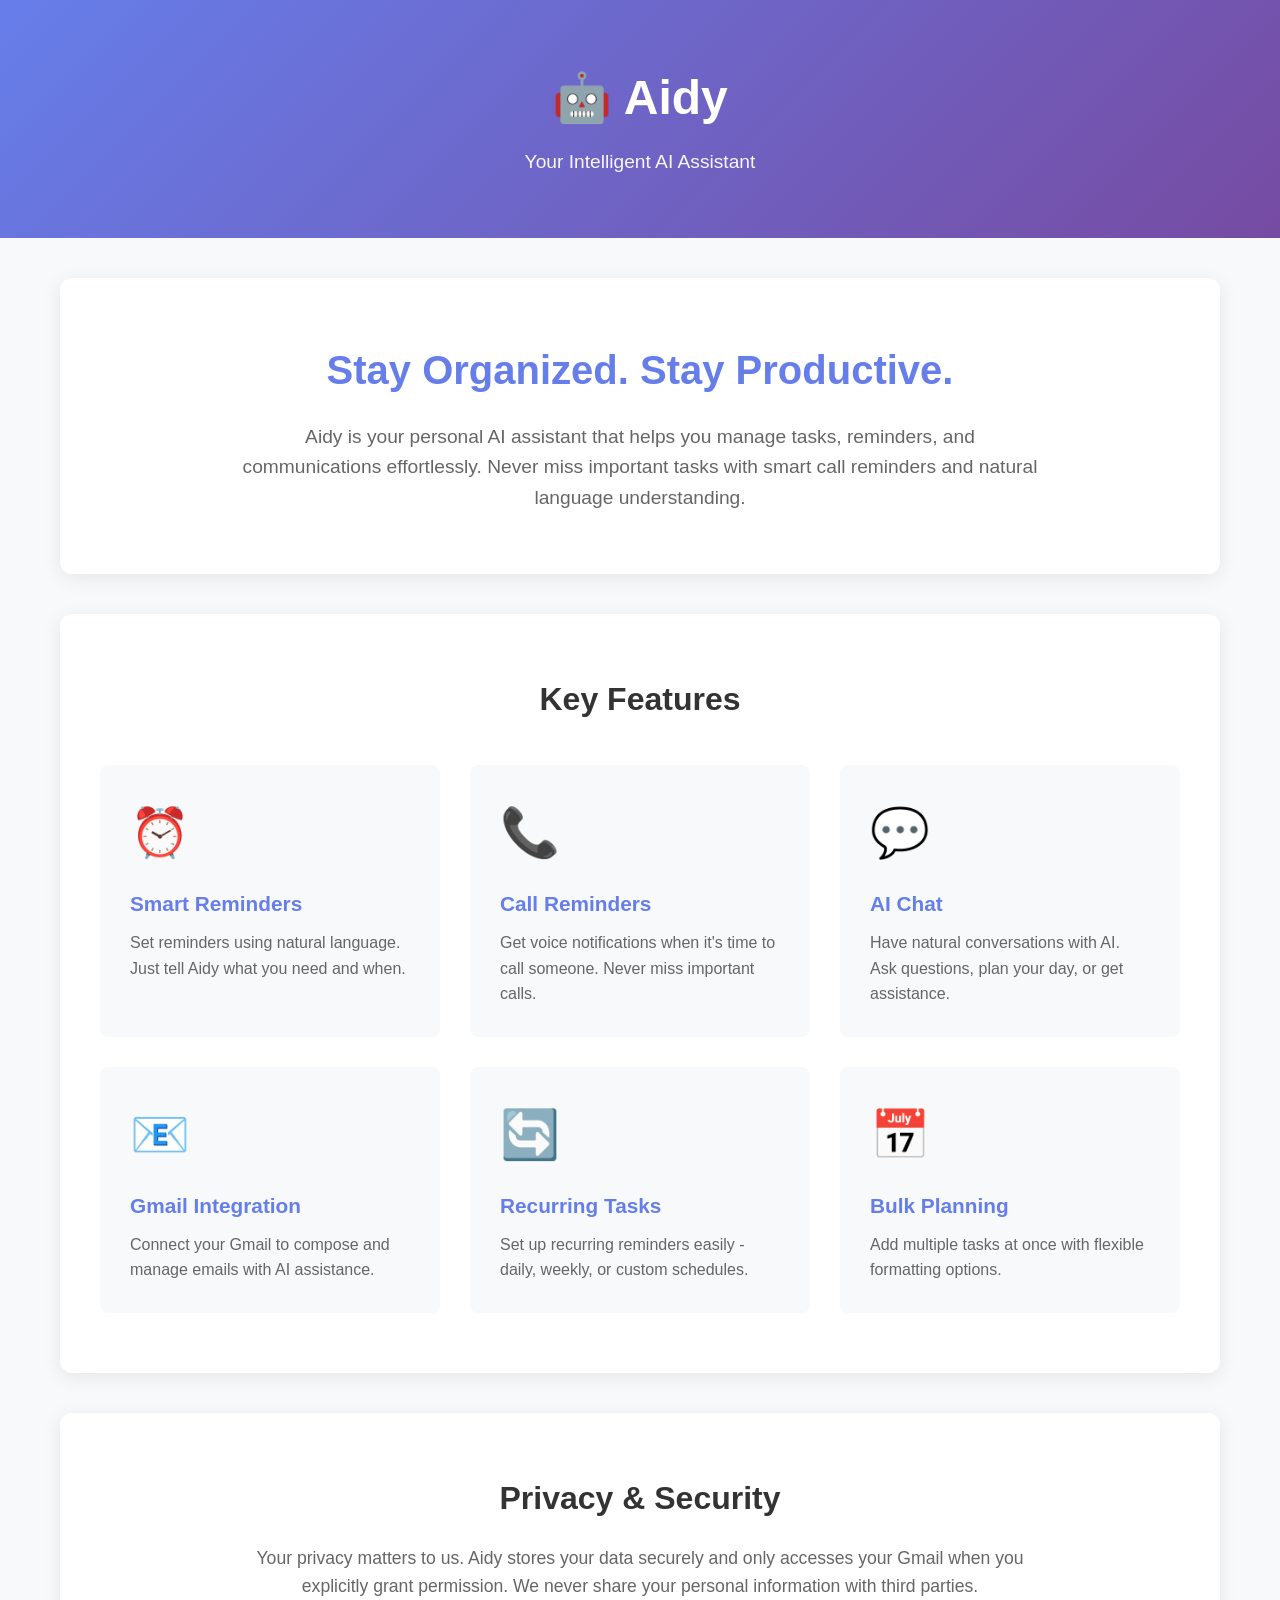
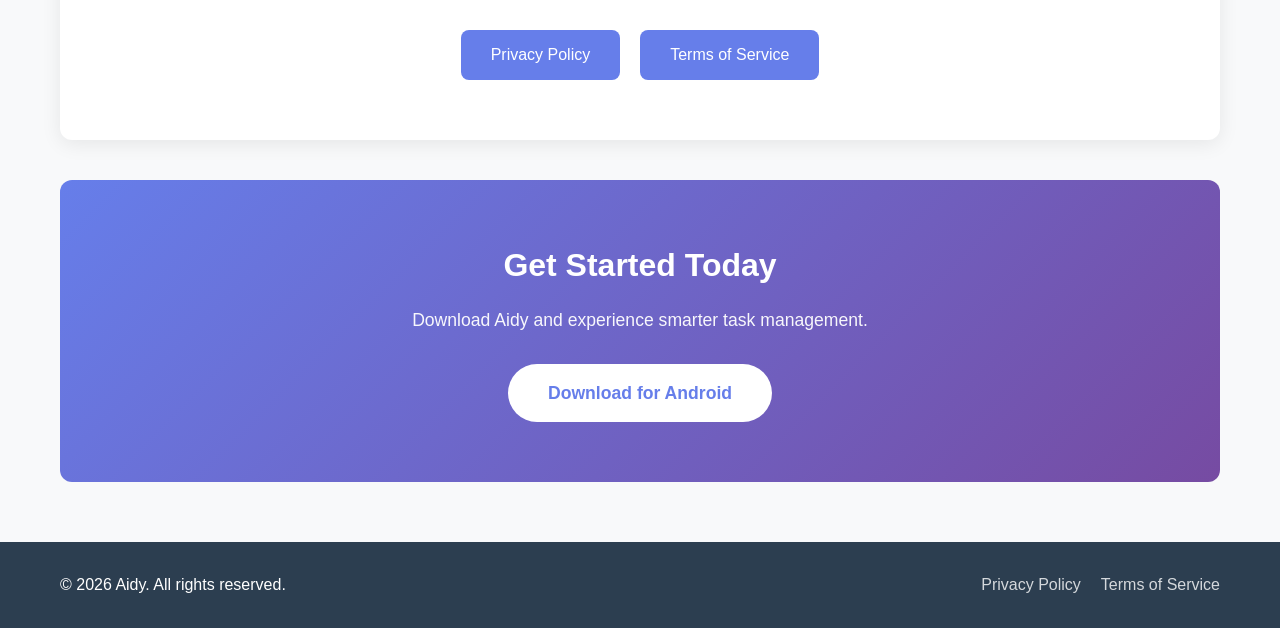
==== index.html @ 5ddad7a0 "Initial Aidy website deployment with privacy policy and terms" ====
<!DOCTYPE html>
<html lang="en">
<head>
    <meta charset="UTF-8">
    <meta name="viewport" content="width=device-width, initial-scale=1.0">
    <title>Aidy - Your Intelligent AI Assistant</title>
    <link rel="stylesheet" href="style.css">
</head>
<body>
    <header>
        <div class="container">
            <h1>🤖 Aidy</h1>
            <p class="tagline">Your Intelligent AI Assistant</p>
        </div>
    </header>

    <main class="container">
        <section class="hero">
            <h2>Stay Organized. Stay Productive.</h2>
            <p class="hero-description">
                Aidy is your personal AI assistant that helps you manage tasks, reminders, 
                and communications effortlessly. Never miss important tasks with smart 
                call reminders and natural language understanding.
            </p>
        </section>

        <section class="features">
            <h3>Key Features</h3>
            <div class="feature-grid">
                <div class="feature-card">
                    <div class="icon">⏰</div>
                    <h4>Smart Reminders</h4>
                    <p>Set reminders using natural language. Just tell Aidy what you need and when.</p>
                </div>
                <div class="feature-card">
                    <div class="icon">📞</div>
                    <h4>Call Reminders</h4>
                    <p>Get voice notifications when it's time to call someone. Never miss important calls.</p>
                </div>
                <div class="feature-card">
                    <div class="icon">💬</div>
                    <h4>AI Chat</h4>
                    <p>Have natural conversations with AI. Ask questions, plan your day, or get assistance.</p>
                </div>
                <div class="feature-card">
                    <div class="icon">📧</div>
                    <h4>Gmail Integration</h4>
                    <p>Connect your Gmail to compose and manage emails with AI assistance.</p>
                </div>
                <div class="feature-card">
                    <div class="icon">🔄</div>
                    <h4>Recurring Tasks</h4>
                    <p>Set up recurring reminders easily - daily, weekly, or custom schedules.</p>
                </div>
                <div class="feature-card">
                    <div class="icon">📅</div>
                    <h4>Bulk Planning</h4>
                    <p>Add multiple tasks at once with flexible formatting options.</p>
                </div>
            </div>
        </section>

        <section class="privacy-section">
            <h3>Privacy & Security</h3>
            <p>
                Your privacy matters to us. Aidy stores your data securely and only accesses 
                your Gmail when you explicitly grant permission. We never share your personal 
                information with third parties.
            </p>
            <div class="links">
                <a href="privacy.html" class="link-button">Privacy Policy</a>
                <a href="terms.html" class="link-button">Terms of Service</a>
            </div>
        </section>

        <section class="download-section">
            <h3>Get Started Today</h3>
            <p>Download Aidy and experience smarter task management.</p>
            <a href="#" class="cta-button">Download for Android</a>
        </section>
    </main>

    <footer>
        <div class="container">
            <p>&copy; 2026 Aidy. All rights reserved.</p>
            <div class="footer-links">
                <a href="privacy.html">Privacy Policy</a>
                <a href="terms.html">Terms of Service</a>
            </div>
        </div>
    </footer>
</body>
</html>
---- style.css ----
* {
    margin: 0;
    padding: 0;
    box-sizing: border-box;
}

body {
    font-family: -apple-system, BlinkMacSystemFont, 'Segoe UI', Roboto, Oxygen, Ubuntu, Cantarell, sans-serif;
    line-height: 1.6;
    color: #333;
    background: #f8f9fa;
}

.container {
    max-width: 1200px;
    margin: 0 auto;
    padding: 0 20px;
}

/* Header */
header {
    background: linear-gradient(135deg, #667eea 0%, #764ba2 100%);
    color: white;
    padding: 60px 0;
    text-align: center;
}

header h1 {
    font-size: 3rem;
    margin-bottom: 10px;
}

.tagline {
    font-size: 1.2rem;
    opacity: 0.95;
}

/* Hero Section */
.hero {
    background: white;
    padding: 60px 40px;
    text-align: center;
    margin: 40px 0;
    border-radius: 12px;
    box-shadow: 0 4px 20px rgba(0,0,0,0.08);
}

.hero h2 {
    font-size: 2.5rem;
    margin-bottom: 20px;
    color: #667eea;
}

.hero-description {
    font-size: 1.2rem;
    color: #666;
    max-width: 800px;
    margin: 0 auto;
}

/* Features */
.features {
    background: white;
    padding: 60px 40px;
    margin: 40px 0;
    border-radius: 12px;
    box-shadow: 0 4px 20px rgba(0,0,0,0.08);
}

.features h3 {
    font-size: 2rem;
    margin-bottom: 40px;
    text-align: center;
    color: #333;
}

.feature-grid {
    display: grid;
    grid-template-columns: repeat(auto-fit, minmax(300px, 1fr));
    gap: 30px;
}

.feature-card {
    padding: 30px;
    background: #f8f9fa;
    border-radius: 8px;
    transition: transform 0.2s;
}

.feature-card:hover {
    transform: translateY(-5px);
}

.feature-card .icon {
    font-size: 3rem;
    margin-bottom: 15px;
}

.feature-card h4 {
    font-size: 1.3rem;
    margin-bottom: 10px;
    color: #667eea;
}

.feature-card p {
    color: #666;
}

/* Privacy Section */
.privacy-section {
    background: white;
    padding: 60px 40px;
    text-align: center;
    margin: 40px 0;
    border-radius: 12px;
    box-shadow: 0 4px 20px rgba(0,0,0,0.08);
}

.privacy-section h3 {
    font-size: 2rem;
    margin-bottom: 20px;
    color: #333;
}

.privacy-section p {
    font-size: 1.1rem;
    color: #666;
    max-width: 800px;
    margin: 0 auto 30px;
}

.links {
    display: flex;
    gap: 20px;
    justify-content: center;
    flex-wrap: wrap;
}

.link-button {
    display: inline-block;
    padding: 12px 30px;
    background: #667eea;
    color: white;
    text-decoration: none;
    border-radius: 8px;
    transition: background 0.3s;
}

.link-button:hover {
    background: #5568d3;
}

/* Download Section */
.download-section {
    background: linear-gradient(135deg, #667eea 0%, #764ba2 100%);
    color: white;
    padding: 60px 40px;
    text-align: center;
    margin: 40px 0;
    border-radius: 12px;
}

.download-section h3 {
    font-size: 2rem;
    margin-bottom: 15px;
}

.download-section p {
    font-size: 1.1rem;
    margin-bottom: 30px;
    opacity: 0.95;
}

.cta-button {
    display: inline-block;
    padding: 15px 40px;
    background: white;
    color: #667eea;
    text-decoration: none;
    border-radius: 30px;
    font-weight: bold;
    font-size: 1.1rem;
    transition: transform 0.2s;
}

.cta-button:hover {
    transform: scale(1.05);
}

/* Legal Content */
.legal-content {
    background: white;
    padding: 60px;
    margin: 40px auto;
    border-radius: 12px;
    box-shadow: 0 4px 20px rgba(0,0,0,0.08);
    max-width: 900px;
}

.legal-content h2 {
    font-size: 2.5rem;
    margin-bottom: 10px;
    color: #667eea;
}

.last-updated {
    color: #999;
    font-style: italic;
    margin-bottom: 30px;
}

.legal-content section {
    margin-bottom: 40px;
}

.legal-content h3 {
    font-size: 1.8rem;
    margin-bottom: 15px;
    color: #333;
}

.legal-content h4 {
    font-size: 1.3rem;
    margin: 20px 0 10px;
    color: #667eea;
}

.legal-content ul {
    margin-left: 30px;
    margin-bottom: 15px;
}

.legal-content li {
    margin-bottom: 10px;
}

.legal-content a {
    color: #667eea;
    text-decoration: none;
}

.legal-content a:hover {
    text-decoration: underline;
}

.back-link {
    margin-top: 40px;
    padding-top: 30px;
    border-top: 1px solid #eee;
}

.back-link a {
    color: #667eea;
    text-decoration: none;
    font-weight: 600;
}

/* Footer */
footer {
    background: #2c3e50;
    color: white;
    padding: 30px 0;
    margin-top: 60px;
}

footer .container {
    display: flex;
    justify-content: space-between;
    align-items: center;
    flex-wrap: wrap;
    gap: 20px;
}

.footer-links {
    display: flex;
    gap: 20px;
}

.footer-links a {
    color: white;
    text-decoration: none;
    opacity: 0.8;
}

.footer-links a:hover {
    opacity: 1;
}

/* Responsive */
@media (max-width: 768px) {
    header h1 {
        font-size: 2rem;
    }
    
    .hero h2 {
        font-size: 1.8rem;
    }
    
    .feature-grid {
        grid-template-columns: 1fr;
    }
    
    .legal-content {
        padding: 30px 20px;
    }
    
    footer .container {
        flex-direction: column;
        text-align: center;
    }
}
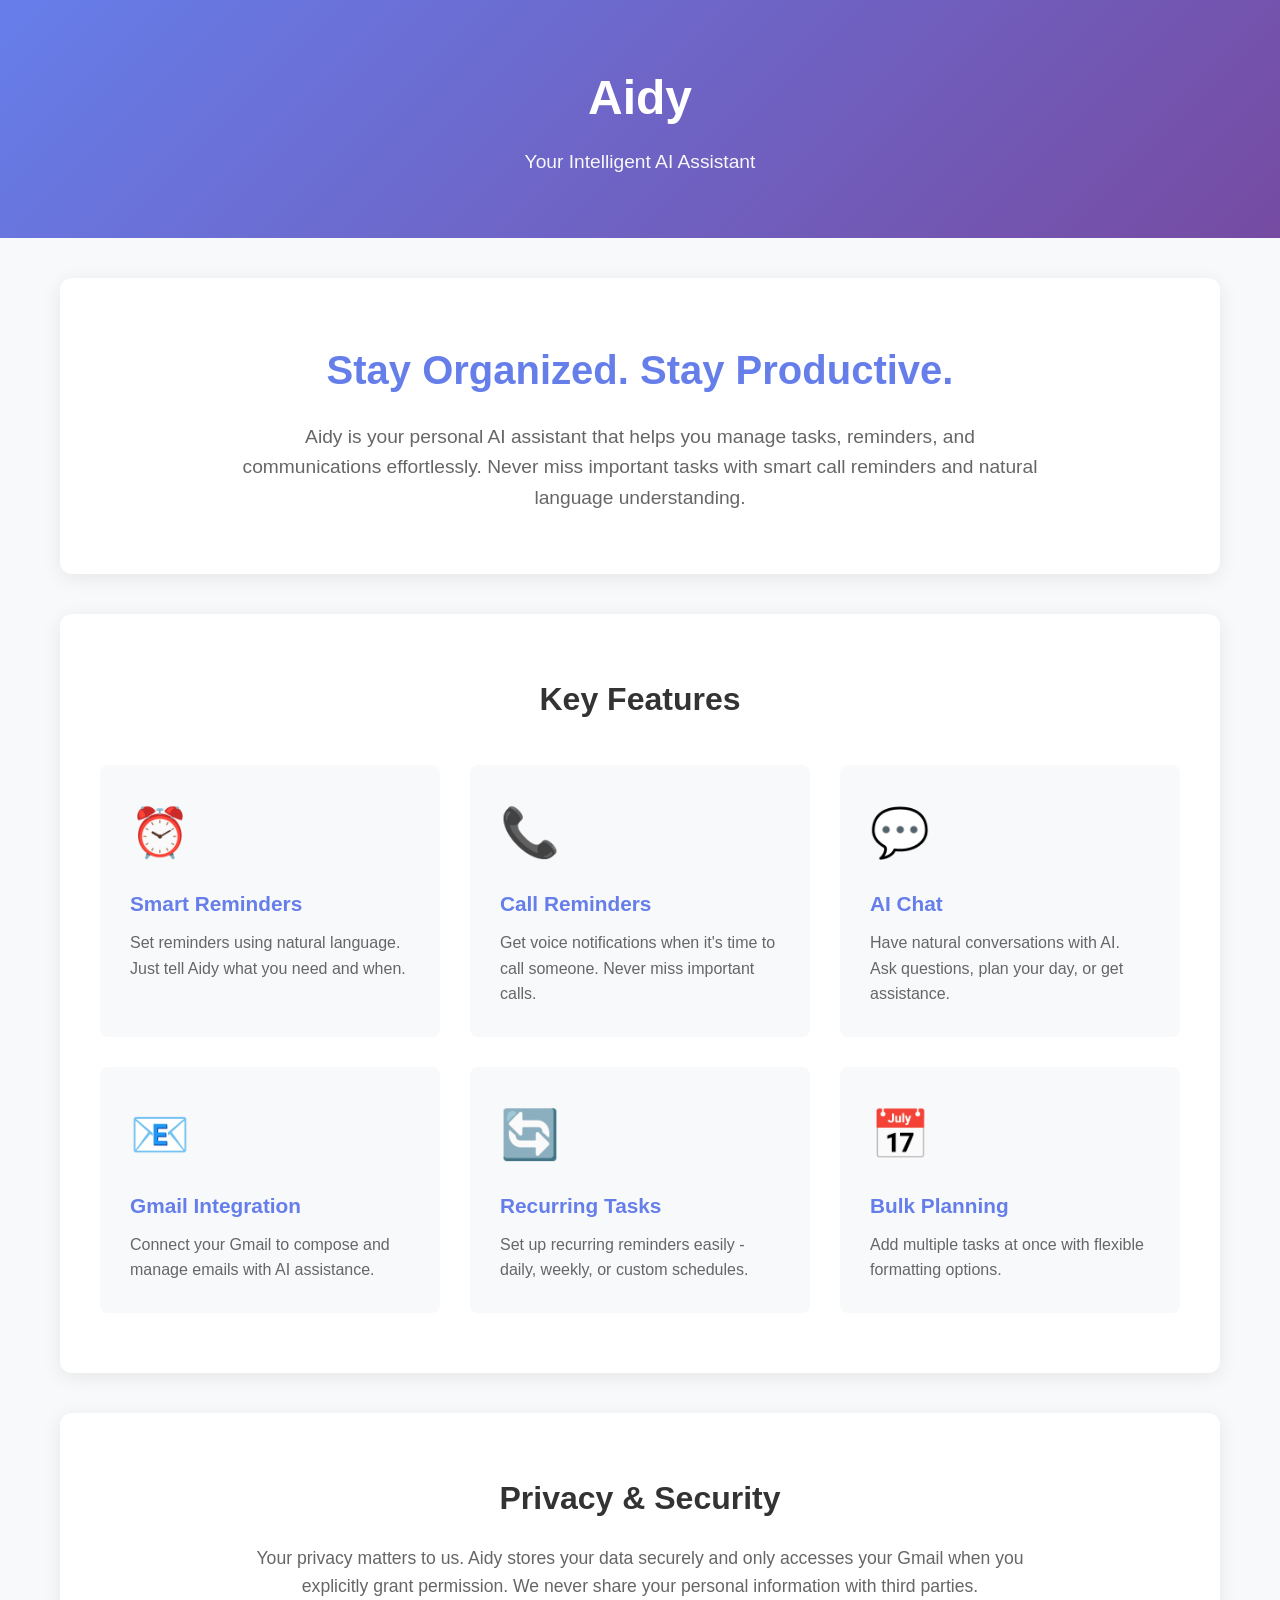
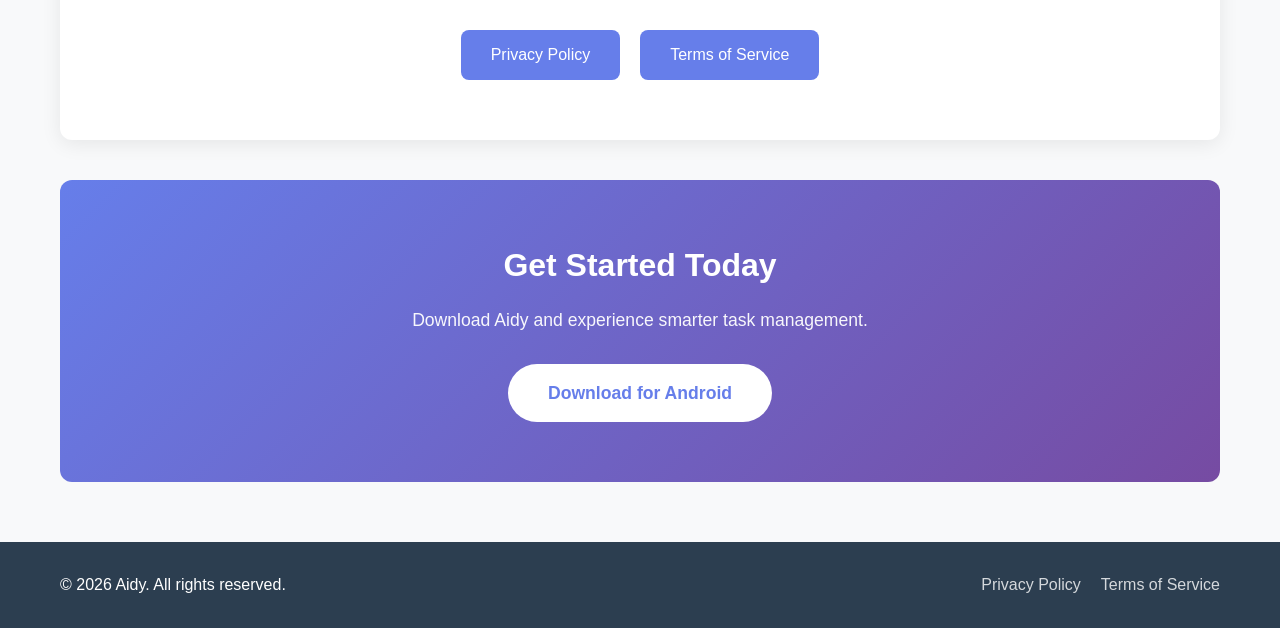
==== commit 874f42f2: "Remove robot emoji and update contact emails" ====
--- a/index.html
+++ b/index.html
@@ -9,7 +9,7 @@
 <body>
     <header>
         <div class="container">
-            <h1>🤖 Aidy</h1>
+            <h1>Aidy</h1>
             <p class="tagline">Your Intelligent AI Assistant</p>
         </div>
     </header>
